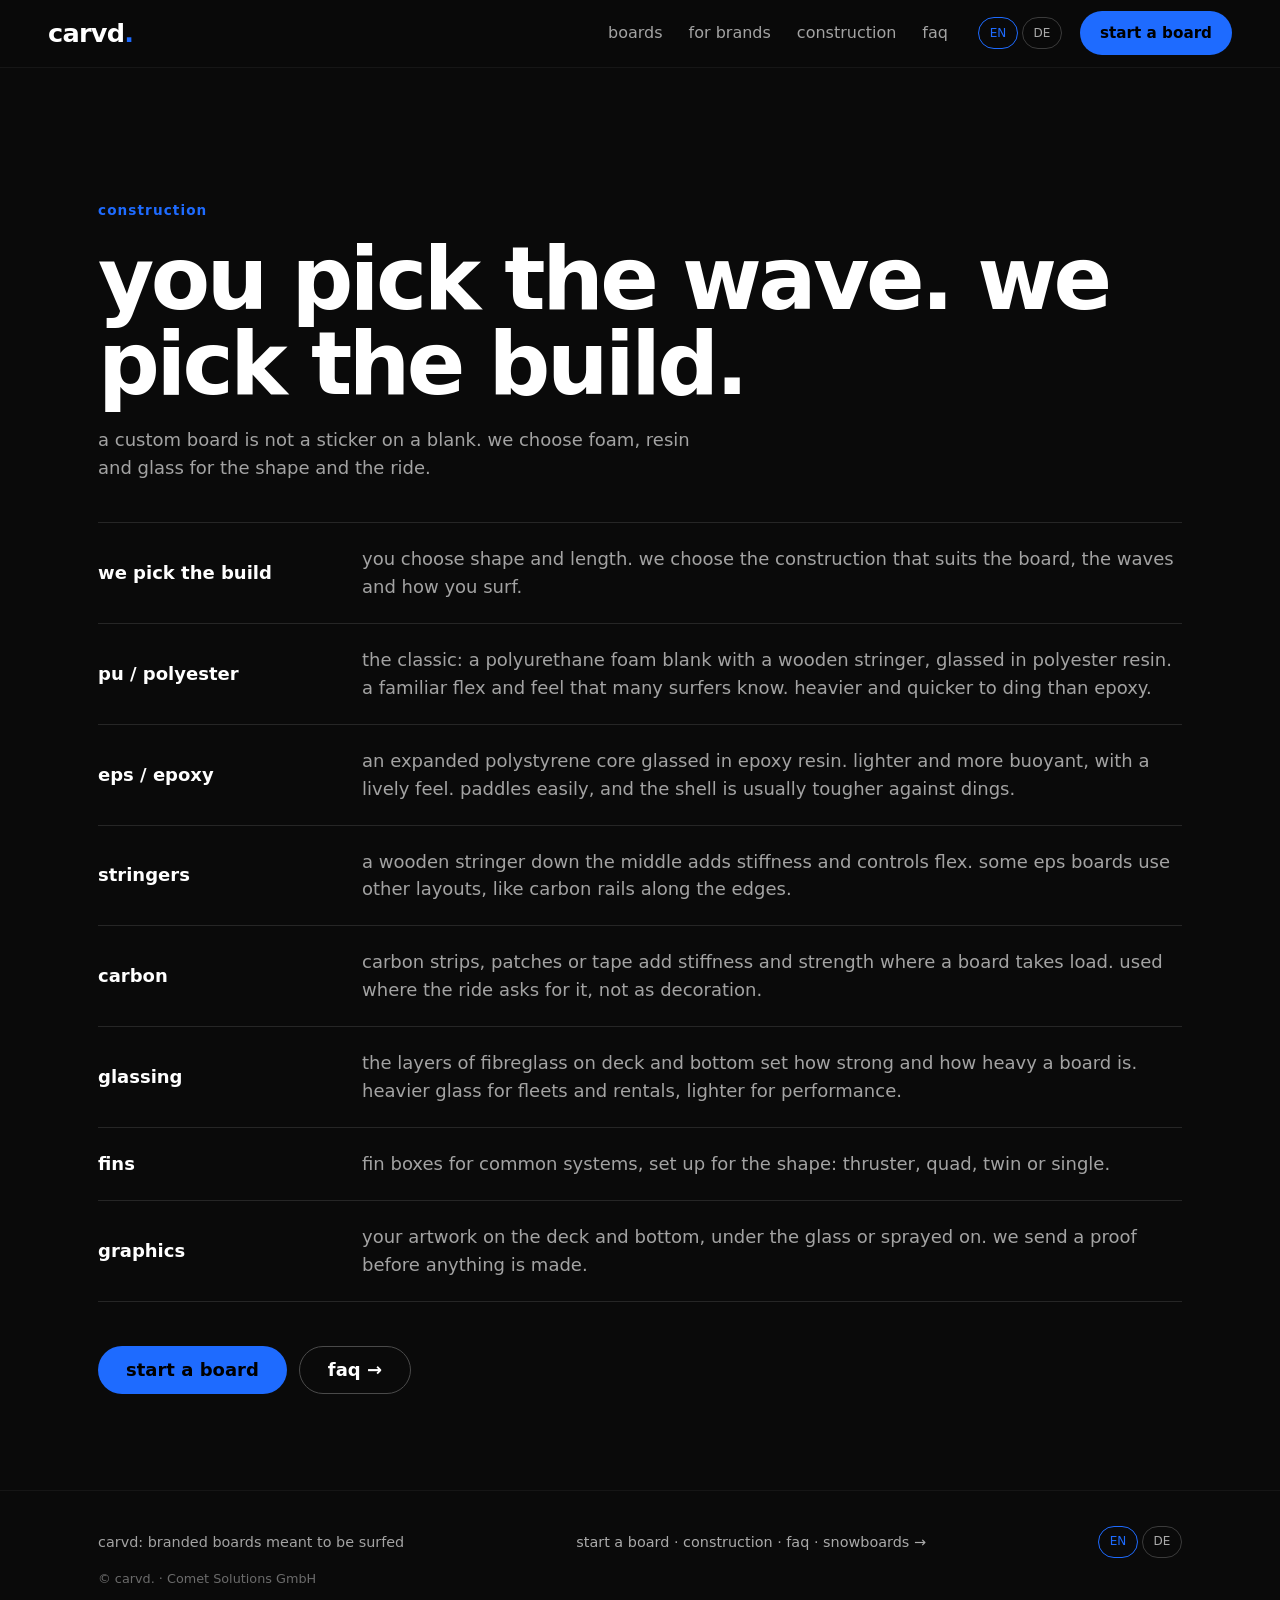
==== construction/index.html @ 9672e566 "fix closing cta markup; add folder routes" ====
<!doctype html><html lang="en"><head>
<meta charset="utf-8"><meta name="viewport" content="width=device-width,initial-scale=1">
<meta name="robots" content="noindex,nofollow">
<title>construction — carvd. surf</title><meta name="description" content="how carvd surfboards are built.">
<meta name="theme-color" content="#0a0a0a"><link rel="icon" href="/mark.svg" type="image/svg+xml">
<link rel="stylesheet" href="/css/carvd.css">
</head><body class="oa oa-home">
<a href="#main" class="skip" data-i18n="skip">skip to content</a>
<header class="hdr">
  <a href="/" class="logo" aria-label="carvd. home">carvd<span>.</span></a>
  <div class="hdr-r">
    <nav class="desk" aria-label="primary">
      <a href="/#surf" data-i18n="nav_boards">boards</a>
      <a href="/#brands" data-i18n="nav_brands">for brands</a>
      <a href="/construction.html" data-i18n="nav_construct">construction</a>
      <a href="/faq.html" data-i18n="nav_faq">faq</a>
    </nav>
    <div class="lang" role="group" aria-label="language"><button type="button" data-lang="en" aria-pressed="true">EN</button><button type="button" data-lang="de" aria-pressed="false">DE</button></div>
    <a class="pill solid hdr-start" href="/start.html" data-i18n="nav_start">start a board</a>
    <button class="burger" aria-label="open menu" aria-expanded="false" aria-controls="mmenu"><span></span><span></span></button>
  </div>
</header>
<div id="mmenu" class="mmenu" role="dialog" aria-modal="true" aria-label="menu" hidden>
  <nav class="mlinks">
    <a href="/" data-i18n="nav_home">home</a>
    <a href="/#surf" data-i18n="nav_boards">boards</a>
    <a href="/#brands" data-i18n="nav_brands">for brands</a>
    <a href="/construction.html" data-i18n="nav_construct">construction</a>
    <a href="/faq.html" data-i18n="nav_faq">faq</a>
    <a href="/start.html" class="btn prim" data-i18n="nav_start">start a board</a>
  </nav>
  <p class="mfoot">carvd.</p>
</div>
<main id="main">
<div class="wrap">
<div class="page-head"><p class="eyebrow" data-i18n="con_k">construction</p><h1 data-i18n="con_h1">you pick the wave. we pick the build.</h1><p class="mute" data-i18n="con_lede">a custom board is not a sticker on a blank. we choose foam, resin and glass for the shape and the ride.</p></div>
<div class="list">
<div class="row"><b data-i18n="c_pick_h">we pick the build</b><span data-i18n="c_pick_p">you choose shape and length. we choose the construction that suits the board, the waves and how you surf.</span></div>
<div class="row"><b data-i18n="c_pu_h">pu / polyester</b><span data-i18n="c_pu_p">the classic: a polyurethane foam blank with a wooden stringer, glassed in polyester resin. a familiar flex and feel that many surfers know. heavier and quicker to ding than epoxy.</span></div>
<div class="row"><b data-i18n="c_eps_h">eps / epoxy</b><span data-i18n="c_eps_p">an expanded polystyrene core glassed in epoxy resin. lighter and more buoyant, with a lively feel. paddles easily, and the shell is usually tougher against dings.</span></div>
<div class="row"><b data-i18n="c_str_h">stringers</b><span data-i18n="c_str_p">a wooden stringer down the middle adds stiffness and controls flex. some eps boards use other layouts, like carbon rails along the edges.</span></div>
<div class="row"><b data-i18n="c_carb_h">carbon</b><span data-i18n="c_carb_p">carbon strips, patches or tape add stiffness and strength where a board takes load. used where the ride asks for it, not as decoration.</span></div>
<div class="row"><b data-i18n="c_glass_h">glassing</b><span data-i18n="c_glass_p">the layers of fibreglass on deck and bottom set how strong and how heavy a board is. heavier glass for fleets and rentals, lighter for performance.</span></div>
<div class="row"><b data-i18n="c_fins_h">fins</b><span data-i18n="c_fins_p">fin boxes for common systems, set up for the shape: thruster, quad, twin or single.</span></div>
<div class="row"><b data-i18n="c_art_h">graphics</b><span data-i18n="c_art_p">your artwork on the deck and bottom, under the glass or sprayed on. we send a proof before anything is made.</span></div>
</div>
<div class="btns pagebtns"><a class="pill solid" href="/start.html" data-i18n="nav_start">start a board</a><a class="pill ghost" href="/faq.html" data-i18n="faq_more">faq →</a></div>
</div>
</main>
<footer class="afoot">
  <div class="wrap">
    <span class="catch" data-i18n="catch">carvd: branded boards meant to be surfed</span>
    <span class="flinks"><a href="/start.html" data-i18n="nav_start">start a board</a> · <a href="/construction.html" data-i18n="nav_construct">construction</a> · <a href="/faq.html" data-i18n="nav_faq">faq</a> · <a href="https://www.carvdboards.com/" data-i18n="snow_link">snowboards →</a></span>
    <div class="lang foot-lang" role="group" aria-label="language"><button type="button" data-lang="en" aria-pressed="true">EN</button><button type="button" data-lang="de" aria-pressed="false">DE</button></div>
  </div>
  <div class="wrap legal">© carvd. · Comet Solutions GmbH</div>
</footer>
<script src="/js/carvd.js"></script>
</body></html>
---- css/carvd.css ----
@import url("https://fonts.googleapis.com/css2?family=Epilogue:wght@500&family=Poppins:wght@400&display=swap");





:root{--carvd-primary:#1E6BFF;--carvd-bg:#0a0a0a}
:root{--accent:var(--carvd-primary);--accent-dark:color-mix(in srgb,var(--carvd-primary) 75%,#000);--accent-light:color-mix(in srgb,var(--carvd-primary) 65%,#fff);--on-accent:color-mix(in srgb,var(--carvd-primary) 10%,#000);--bg:var(--carvd-bg);--text:#dcdcdc;--muted:#888;--card:color-mix(in srgb,var(--carvd-bg),#fff 10%)}
*{box-sizing:border-box;margin:0;padding:0}
html,body{overflow-x:clip}
body{background:var(--bg);color:var(--text);font:400 16px/24px Poppins,sans-serif;-webkit-font-smoothing:antialiased}
a{color:inherit;text-decoration:none}img{display:block;max-width:100%}
h1,h2,h3{font-family:Epilogue,sans-serif;font-weight:500;letter-spacing:-.02em;color:#fff}
h1{font-size:clamp(36px,5vw,64px);line-height:1.08}
h2{font-size:clamp(28px,3.5vw,44px);line-height:1.12}
h3{font-size:clamp(22px,2.5vw,32px);line-height:1.18;margin-bottom:16px}
p+p{margin-top:14px}
.accent,.y{color:var(--carvd-primary)}.up{letter-spacing:.08em}
.tiny,.kicker{font-size:12px;letter-spacing:.08em;color:var(--carvd-primary);margin-bottom:12px}
.lede{max-width:540px;color:#c8c8c8;font-size:17px;line-height:1.55}
.inline{color:var(--carvd-primary)}.inline:hover{text-decoration:underline}

/* Header */
.hdr{position:absolute;top:0;left:0;right:0;height:100px;display:flex;justify-content:space-between;align-items:center;padding:0 40px;z-index:5}
.logo{font-family:Epilogue;font-size:36px;letter-spacing:-.03em;color:#fff}
.hdr-r{display:flex;align-items:center;gap:18px}
nav a{margin-left:22px;color:#fff;font-size:14px}
nav a[aria-current="page"]{color:var(--carvd-primary)}
.lang{display:flex;gap:4px}
.lang button{background:transparent;border:1px solid color-mix(in srgb,var(--carvd-bg),#fff 20%);color:#aaa;font:inherit;font-size:12px;padding:4px 8px;border-radius:999px;cursor:pointer}
.lang button[aria-pressed="true"]{border-color:var(--carvd-primary);color:var(--carvd-primary)}
.hdr-cta{display:none}

/* Glow */
[class*=glow]{position:relative}
[class*=glow]::before{content:"";position:absolute;width:640px;height:640px;border-radius:50%;background:radial-gradient(circle,color-mix(in srgb,var(--carvd-primary) 75%,transparent),color-mix(in srgb,var(--carvd-primary) 0%,transparent) 65%);pointer-events:none;z-index:0}
.glow-tl::before{left:-330px;top:-330px}.glow-l::before{left:-400px;top:50%;transform:translateY(-50%)}.glow-r::before{right:-400px;top:50%;transform:translateY(-50%)}

/* Buttons */
.btns{display:flex;gap:10px;margin-top:36px;flex-wrap:wrap}
.btn{display:inline-flex;align-items:center;justify-content:center;min-width:180px;height:56px;padding:0 28px;border-radius:300px;font-size:15px;border:1px solid transparent;cursor:pointer;font-family:Poppins}
.prim{background:var(--carvd-primary);color:var(--on-accent)}.sec{border-color:#dcdcdc;color:#dcdcdc}.dark{background:var(--carvd-bg);color:var(--carvd-primary)}

/* Brand hero (YB-style landing) */
.hero{min-height:100vh;display:grid;grid-template-columns:1fr 1fr;align-items:center;padding:140px 40px 80px;position:relative;gap:32px}
.hero-l,.hero-r{position:relative;z-index:1}
.hero-l{max-width:560px}
.hero h1{margin-bottom:14px}
.hero .lede{margin-top:8px}
.hero-r{display:flex;justify-content:center;align-items:center;isolation:isolate}
.hero-r .float{position:relative;display:inline-block}
.hero-r .float::before{content:"";position:absolute;left:50%;top:50%;width:min(1100px,170vw);height:min(1100px,170vw);transform:translate(-50%,-50%);border-radius:50%;
 background:radial-gradient(circle,color-mix(in srgb,var(--carvd-primary) 65%,transparent) 0%,color-mix(in srgb,var(--carvd-primary) 26%,transparent) 40%,rgba(0,0,0,0) 68%);z-index:-1;pointer-events:none}
.hero-r img.hero-img{width:min(480px,42vw);height:auto;max-height:70vh;object-fit:cover;border-radius:16px;position:relative;
 filter:drop-shadow(0 28px 36px rgba(0,0,0,.75))}
.boards-sec{padding:80px 40px 100px}
.boards-sec .wrap{max-width:1100px}
.boards-sec .sec-head{margin-bottom:28px;max-width:560px}
.doors{display:grid;grid-template-columns:1fr 1fr;gap:20px;position:relative;z-index:1;max-width:1100px}
.door{position:relative;border-radius:16px;overflow:hidden;min-height:320px;display:flex;flex-direction:column;justify-content:flex-end;padding:28px;isolation:isolate;border:1px solid color-mix(in srgb,var(--carvd-bg),#fff 10%);transition:border-color .3s ease,transform .3s ease}
.door img{position:absolute;inset:0;width:100%;height:100%;object-fit:cover;z-index:-1;opacity:.75;transition:opacity .3s ease,transform .5s ease}
.door::after{content:"";position:absolute;inset:0;z-index:-1;background:linear-gradient(180deg,transparent 30%,rgba(0,0,0,.85) 100%)}
.door:hover{border-color:var(--carvd-primary);transform:translateY(-2px)}
.door:hover img{opacity:.9;transform:scale(1.03)}
.door h2{font-size:36px;margin:0 0 4px}.door p{color:#ccc;margin:0}
.door-go{margin-top:16px;color:var(--carvd-primary);font-size:14px}
.whisper{margin-top:28px;position:relative;z-index:1;font-size:14px;color:#888}
.whisper a{color:#aaa;border-bottom:1px solid color-mix(in srgb,var(--carvd-bg),#fff 20%)}.whisper a:hover{color:var(--carvd-primary);border-color:var(--carvd-primary)}

/* Page hero */
.page-hero{padding:160px 40px 60px;position:relative}
.page-hero.with-photo{min-height:70vh;display:flex;align-items:flex-end;padding-bottom:80px;overflow:hidden}
.page-hero.with-photo .hero-bg{position:absolute;inset:0;width:100%;height:100%;object-fit:cover;opacity:.45;z-index:0}
.page-hero.with-photo::after{content:"";position:absolute;inset:0;background:linear-gradient(180deg,rgba(0,0,0,.35) 0%,rgba(0,0,0,.85) 100%);z-index:0}
.page-hero .hero-inner{position:relative;z-index:1;max-width:720px}
.page-hero .btns{margin-top:28px}

/* Sections */
.section{padding:80px 40px;position:relative}
.section.band{background:color-mix(in srgb,var(--carvd-bg),#fff 3%)}
.wrap{max-width:1100px;margin:0 auto;position:relative;z-index:1}
.row{display:grid;grid-template-columns:1fr 1fr;align-items:center;gap:48px;padding:80px 40px;max-width:1200px;margin:0 auto}
.row .pic,.row .txt{position:relative;z-index:1}
.row .pic img{width:100%;max-width:420px;border-radius:16px;object-fit:cover}
.row.rev .pic{order:2}
.row .txt{max-width:480px}

/* Cards / grids */
.cards{display:grid;grid-template-columns:repeat(auto-fit,minmax(220px,1fr));gap:16px}
.card-item{background:var(--card);border-radius:14px;padding:24px;border:1px solid color-mix(in srgb,var(--carvd-bg),#fff 12%)}
.card-item h3{font-size:20px;margin-bottom:8px;color:#fff}
.card-item p{color:#bdbdbd;font-size:14px;line-height:1.5;margin:0}

.shapes{display:grid;grid-template-columns:repeat(auto-fit,minmax(180px,1fr));gap:14px}
.shape{background:var(--card);border-radius:14px;padding:22px;border:1px solid color-mix(in srgb,var(--carvd-bg),#fff 12%);text-align:left}
.shape img{height:80px;width:auto;margin-bottom:14px;filter:brightness(0) invert(1) opacity(.85)}
.shape h3{font-size:18px;margin-bottom:6px}.shape p{font-size:13px;color:#aaa;margin:0}

.matter-list{list-style:none;display:grid;gap:14px;max-width:720px}
.matter-list li{padding:16px 0;border-bottom:1px solid color-mix(in srgb,var(--carvd-bg),#fff 10%)}
.matter-list strong{display:block;font-family:Epilogue;color:#fff;margin-bottom:4px}
.matter-list span{color:#b0b0b0;font-size:14px;line-height:1.5}

.process{list-style:none;display:grid;gap:20px;max-width:720px}
.process li{display:grid;grid-template-columns:56px 1fr;gap:16px;align-items:start}
.process .n{font-family:Epilogue;font-size:22px;color:var(--carvd-primary)}
.process h3{margin-bottom:4px;font-size:20px}
.process p{color:#b0b0b0;margin:0;font-size:14px}

/* Orange card (YB yellow-card equiv) */
.cardsec{padding:120px 40px 80px}
.tcard{max-width:900px;margin:0 auto;background:var(--carvd-primary);border-radius:16px;color:var(--on-accent);text-align:center;padding:48px 32px}
.tcard .up{font-size:13px;letter-spacing:.1em;margin-bottom:8px}
.tcard h2{color:var(--on-accent);margin:0 0 28px}
.tcard .btn.dark{background:var(--on-accent);color:var(--carvd-primary)}

/* Quote / about */
.quote{text-align:center;padding:96px 40px;max-width:720px;margin:0 auto}
.quote h2{margin:12px 0 24px}
.two{display:grid;grid-template-columns:1fr 1fr;gap:40px;margin-top:32px;text-align:left}
.two .who{font-family:Epilogue;font-size:20px;color:#fff;margin-bottom:10px;line-height:1.3}
.two p{color:#b8b8b8;font-size:14px}

/* FAQ */
.faq-block{margin-bottom:48px}
.faq-block h2{font-size:24px;margin-bottom:18px;color:var(--carvd-primary)}
.faq{display:grid;gap:0}
.faq dt{font-family:Epilogue;font-size:18px;color:#fff;padding:18px 0 6px;border-top:1px solid color-mix(in srgb,var(--carvd-bg),#fff 10%)}
.faq dd{color:#b0b0b0;font-size:15px;line-height:1.55;padding:0 0 18px;margin:0}

/* Form */
.contact{padding:100px 40px 120px;max-width:640px;margin:0 auto}
.contact h1,.contact h2{margin-bottom:12px}
.contact .lede{margin-bottom:28px}
form{display:grid;gap:10px;margin-bottom:16px}
label.fl{font-size:12px;color:#888;margin-top:6px}
input,select,textarea{background:color-mix(in srgb,var(--carvd-bg),#fff 10%);border:1px solid color-mix(in srgb,var(--carvd-bg),#fff 16%);color:#dcdcdc;padding:14px 16px;font:inherit;border-radius:8px;width:100%}
input:focus,select:focus,textarea:focus{outline:none;border-color:var(--carvd-primary)}
select{appearance:none;background-image:linear-gradient(45deg,transparent 50%,var(--carvd-primary) 50%),linear-gradient(135deg,var(--carvd-primary) 50%,transparent 50%);background-position:calc(100% - 20px) 50%,calc(100% - 14px) 50%;background-size:6px 6px,6px 6px;background-repeat:no-repeat}
.choices{display:flex;flex-wrap:wrap;gap:8px}
.choice{display:inline-flex;align-items:center;gap:8px;padding:10px 16px;border:1px solid color-mix(in srgb,var(--carvd-bg),#fff 16%);border-radius:999px;cursor:pointer;font-size:14px;background:color-mix(in srgb,var(--carvd-bg),#fff 7%)}
.choice:has(input:checked){border-color:var(--carvd-primary);color:var(--carvd-primary)}
.choice input{width:auto;accent-color:var(--carvd-primary)}
form .btn{width:100%;margin-top:8px;border:0}

/* Legal */
.legal{max-width:720px;margin:0 auto;padding:140px 24px 80px}
.legal h1{font-size:42px;line-height:1.15;margin:0 0 12px}
.legal .lead{color:#aaa;margin:0 0 36px;font-size:15px}
.legal h2{font-size:22px;margin:36px 0 10px}
.legal p,.legal li{color:#c8c8c8;font-size:15px;line-height:1.65;margin:0 0 10px}
.legal ul{margin:0 0 10px;padding-left:1.2em}
.legal a{color:var(--carvd-primary)}.legal a:hover{text-decoration:underline}
.legal .back{display:inline-block;margin-bottom:28px;font-size:14px;color:#aaa}
.legal .back:hover{color:#fff}

/* Footer */
footer{padding:40px;font-size:13px;color:var(--muted);border-top:1px solid color-mix(in srgb,var(--carvd-bg),#fff 7%)}
footer a{color:#aaa}footer a:hover{color:var(--carvd-primary)}
.foot-links{margin-top:10px;display:flex;flex-wrap:wrap;gap:14px;font-size:12px}
.foot-brand{margin-bottom:6px}

/* CTA band */
.cta-band{display:flex;justify-content:space-between;align-items:center;gap:24px;flex-wrap:wrap;padding:48px 0}
.cta-band .lede{margin-top:8px}

/* Photo band */
.photo-band{margin:0;padding:0 40px 40px}
.photo-band img{width:100%;max-width:1100px;margin:0 auto;border-radius:16px;object-fit:cover;max-height:480px}

/* Soft halo behind dark product images */
.halo{position:relative;isolation:isolate}
.halo::before{content:"";position:absolute;left:50%;top:50%;width:120%;height:120%;transform:translate(-50%,-50%);border-radius:50%;
 background:radial-gradient(circle,color-mix(in srgb,var(--carvd-primary) 45%,transparent) 0%,color-mix(in srgb,var(--carvd-primary) 18%,transparent) 40%,rgba(0,0,0,0) 70%);z-index:-1;pointer-events:none}

/* Reveal */
.rv{opacity:0;transform:translateY(36px);transition:opacity .9s cubic-bezier(.2,.7,.2,1),transform .9s cubic-bezier(.2,.7,.2,1);transition-delay:var(--d,0s)}
.rv.img{transform:scale(.94) translateY(24px)}
.rv.on{opacity:1;transform:none}
@media(prefers-reduced-motion:reduce){.rv,.rv.img{opacity:1!important;transform:none!important;transition:none!important}}
html{scroll-behavior:smooth}@media(prefers-reduced-motion:reduce){html{scroll-behavior:auto}}

/* Burger / mobile menu */
.burger,.mmenu{display:none}
@media(max-width:900px){
.hdr{height:80px;padding:0 20px}
nav.desk{display:none}
.logo{font-size:28px}
.burger{display:flex;flex-direction:column;gap:7px;background:none;border:0;padding:12px;cursor:pointer;z-index:61;position:relative}
.burger span{display:block;width:28px;height:2px;background:#fff;transition:transform .45s cubic-bezier(.65,0,.35,1),background-color .45s ease;transform-origin:center}
.burger[aria-expanded="true"] span{background:var(--carvd-primary)}
.burger[aria-expanded="true"] span:first-child{transform:translateY(4.5px) rotate(45deg)}
.burger[aria-expanded="true"] span:last-child{transform:translateY(-4.5px) rotate(-45deg)}
.mmenu{display:flex;position:fixed;inset:0;z-index:50;background:var(--carvd-bg);flex-direction:column;justify-content:center;padding:0 28px;opacity:0;transform:translateY(-16px);transition:opacity .3s ease,transform .3s ease;overflow:hidden}
.mmenu::before{content:"";position:absolute;width:520px;height:520px;left:-260px;top:-260px;border-radius:50%;background:radial-gradient(circle,color-mix(in srgb,var(--carvd-primary) 75%,transparent),color-mix(in srgb,var(--carvd-primary) 0%,transparent) 65%)}
.mmenu[hidden]{display:none}.mmenu.open{opacity:1;transform:none}
.mlinks{display:flex;flex-direction:column;gap:18px;position:relative}
.mlinks a{font-family:Epilogue;font-size:34px;letter-spacing:-.02em;color:#fff}
.mlinks a.btn{font-family:Poppins;font-size:15px;width:220px;height:56px;margin-top:16px;color:var(--on-accent)}
.mfoot{position:absolute;bottom:30px;left:28px;font-size:13px;color:#888}
body.lock{overflow:hidden;touch-action:none}
body.lock .hdr{z-index:60}
.hero{grid-template-columns:1fr;padding:120px 20px 60px;min-height:auto;gap:40px}
.hero-r{order:-1}.hero-r img.hero-img{width:100%;max-width:360px;max-height:420px}
.boards-sec{padding:60px 20px 80px}
.doors{grid-template-columns:1fr}.door{min-height:240px}
.row,.row.rev{grid-template-columns:1fr;padding:60px 20px}.row.rev .pic{order:-1}
.section,.page-hero,.hero-home,.cardsec,.contact,.photo-band{padding-left:20px;padding-right:20px}
.page-hero{padding-top:120px}.hero-home{padding-top:120px}
.two{grid-template-columns:1fr;gap:24px}
.cta-band{flex-direction:column;align-items:flex-start}
footer{padding:30px 20px}
}
@media(prefers-reduced-motion:reduce){.burger span,.mmenu{transition:none}}
@media(min-width:901px){
.hdr-cta{display:inline-flex;min-width:auto;height:44px;padding:0 20px;font-size:13px}
}
/* partners dropdown */
.pdd{position:relative;display:inline-block;margin-left:22px}
.ptog{background:none;border:0;padding:0;color:#fff;font:inherit;font-size:14px;cursor:pointer;display:inline-flex;align-items:center;gap:7px}
.ptog i{width:6px;height:6px;border-right:1.5px solid currentColor;border-bottom:1.5px solid currentColor;transform:translateY(-2px) rotate(45deg);transition:transform .35s cubic-bezier(.2,.7,.2,1)}
.open>.ptog i{transform:translateY(1px) rotate(-135deg)}
.ptog:hover,.open>.ptog,.pdd:has([aria-current]) .ptog{color:var(--carvd-primary)}
.ptog:focus-visible{outline:2px solid var(--carvd-primary);outline-offset:4px;border-radius:4px}
.pdd .plist{position:absolute;top:calc(100% + 14px);left:50%;min-width:190px;padding:8px;background:color-mix(in srgb,var(--carvd-bg),#fff 5%);border:1px solid color-mix(in srgb,var(--carvd-bg),#fff 13%);border-radius:14px;box-shadow:0 18px 40px rgba(0,0,0,.5);opacity:0;visibility:hidden;transform:translate(-50%,-8px);transition:opacity .3s cubic-bezier(.2,.7,.2,1),transform .3s cubic-bezier(.2,.7,.2,1),visibility 0s .3s;z-index:70}
.pdd .plist::before{content:"";position:absolute;left:0;right:0;top:-14px;height:14px}
.pdd.open .plist{opacity:1;visibility:visible;transform:translate(-50%,0);transition-delay:0s}
.pdd .plist a{display:block;margin:0;padding:10px 14px;border-radius:9px;white-space:nowrap;font-size:14px}
.pdd .plist a:hover,.pdd .plist a:focus-visible{background:color-mix(in srgb,var(--carvd-primary) 12%,transparent);color:var(--carvd-primary);outline:0}
.mpdd .ptog{font-family:Epilogue;font-size:34px;letter-spacing:-.02em;gap:14px}
.mpdd .ptog i{width:11px;height:11px;border-width:2.5px}
.mpdd .plist{display:grid;grid-template-rows:0fr;opacity:0;transition:grid-template-rows .4s cubic-bezier(.2,.7,.2,1),opacity .3s ease}
.mpdd .plist>a{overflow:hidden;min-height:0}
.mpdd.open .plist{grid-template-rows:1fr;opacity:1}
.mlinks .mpdd .plist a{font-size:22px;color:var(--muted);padding:10px 0 0 4px;display:block}
.mlinks .mpdd .plist a[aria-current]{color:var(--carvd-primary)}
.fpart{display:contents}
@media(max-width:900px){.hdr-cta{display:none!important}}
@media(prefers-reduced-motion:reduce){.plist,.ptog i{transition:none!important}}
.mlinks .mpdd{margin-left:22px}.mlinks .mpdd .plist a{margin-left:0}
.doors.one{grid-template-columns:1fr;max-width:760px;margin:0 auto}

/* one-page */
html{scroll-behavior:smooth}
main>section[id],main>section.page-hero{scroll-margin-top:80px}
.start-row{display:flex;justify-content:flex-start;margin:32px 0 8px}
.start-btn{font-size:1.15rem;padding:18px 44px}
/* carvd orbit: slow drift of the orange glows (vars set by carvd.js) */
[class*=glow]::before,.hero-r .float::before,.halo::before,.mmenu::before{translate:var(--ox,0px) var(--oy,0px)}

/* hero: hand-drawn design note (overlay, not baked into the picture) */
.hero-r .float .design-note{position:absolute;left:62%;top:9%;width:170px;display:flex;flex-direction:column;align-items:flex-start;color:var(--carvd-primary);pointer-events:none;transform:rotate(-5deg);z-index:2}
.design-note .dn-text{font-family:'Epilogue',sans-serif;font-weight:500;font-size:15px;line-height:1.15;letter-spacing:.01em;text-transform:lowercase;margin-left:46px}
.design-note .dn-arrow{width:96px;height:72px;margin-top:2px;fill:none;stroke:currentColor;stroke-width:2.2;stroke-linecap:round;stroke-linejoin:round;overflow:visible}
@media(max-width:900px){.hero-r .float .design-note{left:58%;top:4%;width:128px}.design-note .dn-text{font-size:13px;margin-left:30px}.design-note .dn-arrow{width:70px;height:53px}}

/*sb-anim*/html{--carvd-anim:'{"on":false,"stops":["#1E6BFF","#1E6BFF","#1E6BFF","#1E6BFF","#1E6BFF","#1E6BFF","#1E6BFF","#1E6BFF","#1E6BFF","#1E6BFF","#1E6BFF","#1E6BFF"],"hold":0,"speed":2}'}
/* index anchor heroes (construction/about/faq): align inner with .wrap content container */
main>section.page-hero[id] .hero-inner{margin-left:max(0px,calc((100% - 1100px)/2))}

/* 3scroll: compact homepage (2026-11-04) */
.section.tight{padding:44px 40px}
.section.tight h2{font-size:clamp(26px,2.8vw,36px)}
.section.tight .sec-head{margin-bottom:20px;max-width:760px}
.section.tight .sec-head .lede{max-width:760px}
.section.tight .sec-head .lede{margin-top:10px;font-size:16px}
.section.tight .sec-head .lede+.lede{margin-top:4px}
.mini4{display:grid;grid-template-columns:repeat(4,1fr);gap:12px}
.cards.mini4 .card-item{padding:18px}
.cards.mini4 .card-item h3{font-size:17px;margin-bottom:6px}
.cards.mini4 .card-item p{font-size:13px}
.sub-h{font-family:Epilogue;color:#fff;font-size:17px;margin:20px 0 10px}
.shapes.mini4 .shape{display:flex;gap:12px;align-items:center;padding:14px 16px}
.shapes.mini4 .shape img{height:56px;margin:0;flex:none}
.shapes.mini4 .shape h3{font-size:16px;margin-bottom:2px}
.steps5{display:grid;grid-template-columns:repeat(5,1fr);gap:16px;max-width:none}
.steps5 li{display:block}
.steps5 .n{display:block;font-size:18px;margin-bottom:6px}
.steps5 h3{font-size:17px}
.steps5 p{font-size:13px;line-height:1.45}
.facts{display:grid;grid-template-columns:repeat(3,1fr);gap:12px;margin-top:18px}
.facts>div{border-top:1px solid color-mix(in srgb,var(--carvd-bg),#fff 14%);padding-top:12px}
.facts dt{font-family:Epilogue;color:var(--carvd-primary);font-size:15px;margin-bottom:4px}
.facts dd{margin:0;color:#b8b8b8;font-size:13px;line-height:1.5}
.spec-grid{grid-template-columns:repeat(5,1fr);gap:0 20px;max-width:none}
.spec-grid li{padding:12px 0}
.spec-grid strong{font-size:15px;margin-bottom:2px}
.spec-grid span{font-size:13px;line-height:1.45}
.about-start{display:grid;grid-template-columns:1.3fr 1fr;gap:40px;align-items:center}
.about-txt .h2s{font-size:clamp(22px,2.4vw,30px);margin:0 0 14px}
.about-txt>p{color:#c8c8c8;font-size:15px;line-height:1.55;margin:0 0 8px;max-width:560px}
.who-rows{margin-top:18px;gap:24px}
.who-rows .who{font-size:16px;margin-bottom:4px}
.who-rows p{font-size:13px;margin:0}
.about-start .tcard{margin:0;padding:36px 28px;scroll-margin-top:80px}
.about-start .tcard h2{margin:0 0 12px}
.about-start .tcard .tp{margin:0 0 22px;color:var(--on-accent)}
.faq-grid{display:grid;grid-template-columns:repeat(2,1fr);gap:8px 40px}
.faq-grid .faq-block{margin:0 0 16px}
.faq-grid .faq-block h3{font-size:16px;color:var(--carvd-primary);margin:0 0 4px}
.qa{border-top:1px solid color-mix(in srgb,var(--carvd-bg),#fff 10%)}
.qa summary{list-style:none;cursor:pointer;font-family:Epilogue;color:#fff;font-size:16px;padding:11px 28px 11px 0;position:relative}
.qa summary::-webkit-details-marker{display:none}
.qa summary::after{content:"+";position:absolute;right:4px;top:8px;color:var(--carvd-primary);font-size:20px;transition:transform .2s}
.qa[open] summary::after{transform:rotate(45deg)}
.qa p{color:#b0b0b0;font-size:14px;line-height:1.55;margin:0 0 12px}
footer .foot-row{display:flex;align-items:center;justify-content:space-between;gap:20px;flex-wrap:wrap}
footer .foot-links{margin:0;font-size:13px;gap:18px}
footer .foot-brand{margin:14px 0 0}
@media(max-width:900px){
.section.tight{padding:36px 20px}
.mini4,.spec-grid{grid-template-columns:repeat(2,1fr)}
.steps5{grid-template-columns:1fr;gap:10px}
.steps5 li{display:grid;grid-template-columns:34px 1fr;gap:8px}
.steps5 .n{font-size:15px;margin:2px 0 0}
.steps5 h3{font-size:16px;margin-bottom:2px}
.facts{grid-template-columns:1fr;gap:8px;margin-top:18px}
.about-start,.faq-grid{grid-template-columns:1fr;gap:20px}
.who-rows{grid-template-columns:1fr 1fr;gap:16px}
.cards.mini4 .card-item{padding:14px}
.shapes.mini4 .shape{flex-direction:column;align-items:flex-start;padding:12px}
.shapes.mini4 .shape img{height:44px}
.faq-grid{gap:0}
}
@media(max-width:480px){.cards.mini4 .card-item p{font-size:12.5px}}

/* lighter: airy homepage + faq/construct pages (2026-11-04) */
.section.airy{padding:72px 40px}
.section.airy h2{font-size:clamp(28px,3vw,40px)}
.section.airy .sec-head{margin-bottom:32px;max-width:620px}
.section.airy .sec-head .lede{margin-top:12px}
.split{display:grid;grid-template-columns:1fr 1fr;gap:56px;align-items:start}
.say h3{font-size:19px;margin:0 0 6px}
.say p{color:#c0c0c0;font-size:15px;line-height:1.55;margin:0 0 22px;max-width:440px}
.shapes.duo{display:grid;grid-template-columns:1fr 1fr;gap:14px}
.shapes.duo .shape{padding:18px}
.shapes.duo .shape img{height:64px;margin-bottom:10px}
.shapes.duo .shape h3{font-size:17px}
.steps-l{display:grid;gap:14px;margin-top:24px;max-width:480px}
.steps-l li{display:grid;grid-template-columns:36px 1fr;gap:10px}
.steps-l .n{font-size:16px;margin-top:2px}
.steps-l h3{font-size:17px;margin:0 0 2px}
.steps-l p{font-size:14px;line-height:1.5}
.facts.stack{grid-template-columns:1fr;gap:22px;margin-top:8px}
.facts.stack dt{font-size:17px}
.facts.stack dd{font-size:15px;max-width:420px}
.spec-few{gap:0;max-width:none}
.spec-few li{padding:14px 0}
.spec-few strong{font-size:16px}
.spec-few span{font-size:14px}
.sec-head .more{margin-top:18px;color:#aaa;font-size:15px}
.faq-hint{text-align:center;padding:36px 20px 44px}
.faq-hint a{font-family:Epilogue;font-size:20px;color:#fff}
.faq-hint a .u{color:var(--carvd-primary);border-bottom:1px solid var(--carvd-primary)}
.faq-hint a:hover .u{color:#fff}
.page-hero.slim{padding:150px 40px 24px}
.section.sub{padding:32px 40px 80px}
@media(max-width:900px){
.section.airy{padding:52px 20px}
.split{grid-template-columns:1fr;gap:28px}
.section.sub{padding:24px 20px 60px}
.page-hero.slim{padding:120px 20px 16px}
}

/* ===== option A (home, faq, construct) ===== */
body.oa{--acc:#1E6BFF;--fg:#fff;--mute:#a3a3a3;--line:#262626;--cardA:#121212;background:#0a0a0a;color:#fff;font-family:system-ui,-apple-system,"Segoe UI",sans-serif;font-size:clamp(1rem,.95rem + .25vw,1.125rem);line-height:1.55}
.oa .skip{position:absolute;left:-999px;top:8px;z-index:100;background:var(--acc);color:#000;padding:10px 18px;border-radius:99px}.oa .skip:focus{left:16px}
.oa :focus-visible{outline:2px solid var(--acc);outline-offset:3px;border-radius:4px}
.oa h1,.oa h2,.oa h3{font-family:inherit;color:#fff;font-weight:800}
.oa h1{font-size:clamp(2.6rem,1.4rem + 5vw,5.4rem);line-height:.98;letter-spacing:-.04em}
.oa h2{font-size:clamp(2rem,1.3rem + 2.6vw,3.4rem);line-height:1.02;letter-spacing:-.03em}
.oa h3{font-size:1.15rem;font-weight:700;margin-bottom:10px;letter-spacing:0}
.oa p+p{margin-top:0}
.oa .wrap{max-width:1180px;margin:0 auto;padding:0 clamp(20px,5vw,48px)}
.oa .hdr{position:sticky;top:0;height:68px;padding:0 clamp(20px,5vw,48px);background:rgba(10,10,10,.85);backdrop-filter:blur(8px);border-bottom:1px solid #161616;z-index:60}
.oa .logo{font-family:inherit;font-weight:800;font-size:1.6rem;min-height:44px;display:inline-flex;align-items:center}.oa .logo span{color:var(--acc)}
.oa nav.desk a{margin-left:0;color:var(--mute);font-size:1rem;padding:10px 12px;min-height:44px;display:inline-flex;align-items:center}
.oa nav.desk a:hover,.oa nav.desk a[aria-current="page"]{color:#fff}
.oa nav.desk{display:flex;gap:2px}
.oa .lang button{min-height:32px;min-width:40px}
.oa .lang button[aria-pressed="true"]{border-color:var(--acc);color:var(--acc)}
.oa .pill{display:inline-flex;align-items:center;justify-content:center;min-height:48px;padding:0 28px;border-radius:99px;font-weight:600;transition:transform .2s,background .2s,border-color .2s}
.oa .pill.solid{background:var(--acc);color:#000}.oa .pill.solid:hover{background:#ff6a2b}
.oa .pill.ghost{border:1px solid #4a4a4a;color:#fff}.oa .pill.ghost:hover{border-color:#fff}
.oa .pill:hover{transform:translateY(-1px)}
.oa .hdr-start{min-height:44px;padding:0 20px;font-size:.95rem}
.oa .btns{display:flex;gap:12px;flex-wrap:wrap}
.oa .acc{color:var(--acc)}.oa .mute{color:var(--mute)}
.oa .eyebrow{color:var(--acc);font-size:.85rem;font-weight:600;letter-spacing:.08em;margin-bottom:16px}
.oa main section{padding:clamp(56px,6vw,88px) 0}
.oa .ahero{min-height:min(calc(100vh - 68px),720px);display:flex;align-items:center;padding:48px 0}
.oa .ahero .wrap{display:grid;grid-template-columns:1.3fr .7fr;gap:48px;align-items:center;width:100%}
.oa .ahero p{max-width:32ch;margin:24px 0 36px;font-size:clamp(1.05rem,1rem + .4vw,1.3rem)}
.oa .board-stage{display:flex;justify-content:center;align-items:center;position:relative}
.oa .board-stage::before{content:"";position:absolute;inset:15% 25%;background:radial-gradient(closest-side,rgba(30,107,255,.14),transparent);filter:blur(20px)}
.oa .board{position:relative;display:block;height:clamp(420px,40vw,580px);width:auto;max-width:none;transform:rotate(10deg)}
.oa .split{display:grid;grid-template-columns:1fr 1fr;gap:48px;align-items:end;margin-bottom:40px}
.oa .grid3{display:grid;grid-template-columns:repeat(3,1fr);gap:20px}
.oa .card{background:var(--cardA);border:1px solid var(--line);border-radius:20px;padding:30px 28px}
.oa .card p{color:var(--mute)}
.oa .alt{background:#060606;border-top:1px solid #161616;border-bottom:1px solid #161616}
.oa #brands{position:relative}.oa .anchor{position:absolute;top:-68px}
.oa .specs{display:grid;grid-template-columns:repeat(4,1fr);gap:0 20px;border-top:1px solid var(--line);margin-bottom:36px}
.oa .specs div{padding:22px 0 0}.oa .specs b{display:block;color:var(--acc);font-weight:600;margin-bottom:6px}.oa .specs span{color:var(--mute)}
.oa .cta{text-align:center}.oa .cta p{margin:20px auto 32px;max-width:40ch}.oa .cta .btns{justify-content:center}
.oa .faqlink{display:inline-flex;align-items:center;gap:10px;margin-top:40px;font-size:1.25rem;min-height:44px}.oa .faqlink b{color:var(--acc)}.oa .faqlink:hover b{text-decoration:underline}
.oa .afoot{border-top:1px solid #161616;padding:28px 0;color:var(--mute);font-size:.9rem}
.oa .afoot .wrap{display:flex;justify-content:space-between;align-items:center;gap:12px 24px;flex-wrap:wrap}
.oa .afoot a{display:inline-block;padding:12px 0}.oa .afoot a:hover{color:#fff}
.oa .afoot .legal{font-size:.8rem;color:#6b6b6b;margin-top:4px}
.oa .page-head{padding:clamp(64px,9vw,112px) 0 40px}.oa .page-head p{max-width:52ch;margin-top:20px}
.oa .list{border-top:1px solid var(--line);margin-bottom:44px}
.oa .list .row{display:grid;grid-template-columns:240px 1fr;gap:24px;padding:22px 0;border-bottom:1px solid var(--line)}
.oa .list .row b{font-weight:600}.oa .list .row span{color:var(--mute)}
.oa .list a,.oa .inline{color:var(--acc)}
.oa .grp{font-size:.85rem;letter-spacing:.08em;color:var(--acc);font-weight:600;margin:0 0 4px}
.oa .pagebtns{margin-bottom:96px}
@media(max-width:900px){.oa nav.desk,.oa .hdr-start{display:none}.oa .hdr-r{gap:8px}.oa .hdr{height:64px}}
@media(max-width:860px){.oa .ahero .wrap,.oa .split{grid-template-columns:1fr;gap:20px}.oa .ahero{min-height:auto;padding:24px 0 48px}.oa .board-stage{order:-1;height:200px;overflow:hidden}.oa .board{height:300px;transform:rotate(72deg)}.oa .grid3{grid-template-columns:1fr}.oa .specs{grid-template-columns:1fr 1fr}.oa .list .row{grid-template-columns:1fr;gap:4px}}
@media(max-width:480px){.oa .specs{grid-template-columns:1fr}}
@media(prefers-reduced-motion:reduce){.oa *{transition:none!important}}
.oa .rv{opacity:1!important;transform:none!important}
.start-q{display:block;font-size:13px;color:#c8c8c8;margin:4px 0 -4px}
#order_type:invalid{color:#8a8a8a}#order_type option{color:#fff}#order_type option[value=""]{color:#8a8a8a}

/* hero glow: soft accent behind the board, stronger behind the insert holes (board-a-holes.webp has transparent holes) */
.oa .board-stage::before{background:radial-gradient(closest-side,color-mix(in srgb,var(--carvd-primary) 22%,transparent),transparent);inset:-45% -30%;filter:blur(50px)}
.oa .board{background:radial-gradient(22% 5% at 50% 34%,var(--carvd-primary),transparent),radial-gradient(22% 5% at 50% 66.5%,var(--carvd-primary),transparent)}


/* soft homepage glows: movable/deletable decoration pieces (div.glow-soft, position via inline left/right/top) */
.oa section:has(>.glow-soft){position:relative;overflow:clip}
.oa section:has(>.glow-soft)>.wrap{position:relative;z-index:1}
.oa .glow-soft{position:absolute;width:0;height:0;pointer-events:none;z-index:0}
.oa .glow-soft::before{width:520px;height:520px;left:-260px;top:-260px;background:radial-gradient(circle,color-mix(in srgb,var(--carvd-primary) 16%,transparent),transparent 68%);filter:blur(30px)}
@media(max-width:860px){.oa .glow-soft::before{width:340px;height:340px;left:-170px;top:-170px}}
@media(max-width:860px){.oa .board-stage{overflow:visible}.oa .board{clip-path:inset(50px 0)}.oa .board-stage::before{inset:-60% -5%;filter:blur(36px)}}
.oa .ahero{isolation:isolate}.oa .board-stage::before{z-index:-1}
/* surf overrides */
.oa .board{background:none;transform:none;filter:drop-shadow(0 0 1px rgba(30,107,255,.35))}
@media(max-width:860px){.oa .board{transform:rotate(78deg)}}
.oa .board-stage::before{background:radial-gradient(closest-side,color-mix(in srgb,var(--carvd-primary) 38%,transparent),transparent)}
.start-row{display:grid;grid-template-columns:1fr 1fr;gap:12px}
@media(max-width:600px){.start-row{grid-template-columns:1fr}}
@media(max-width:860px){.oa .board{clip-path:none;height:260px}.oa .board-stage{height:150px}}
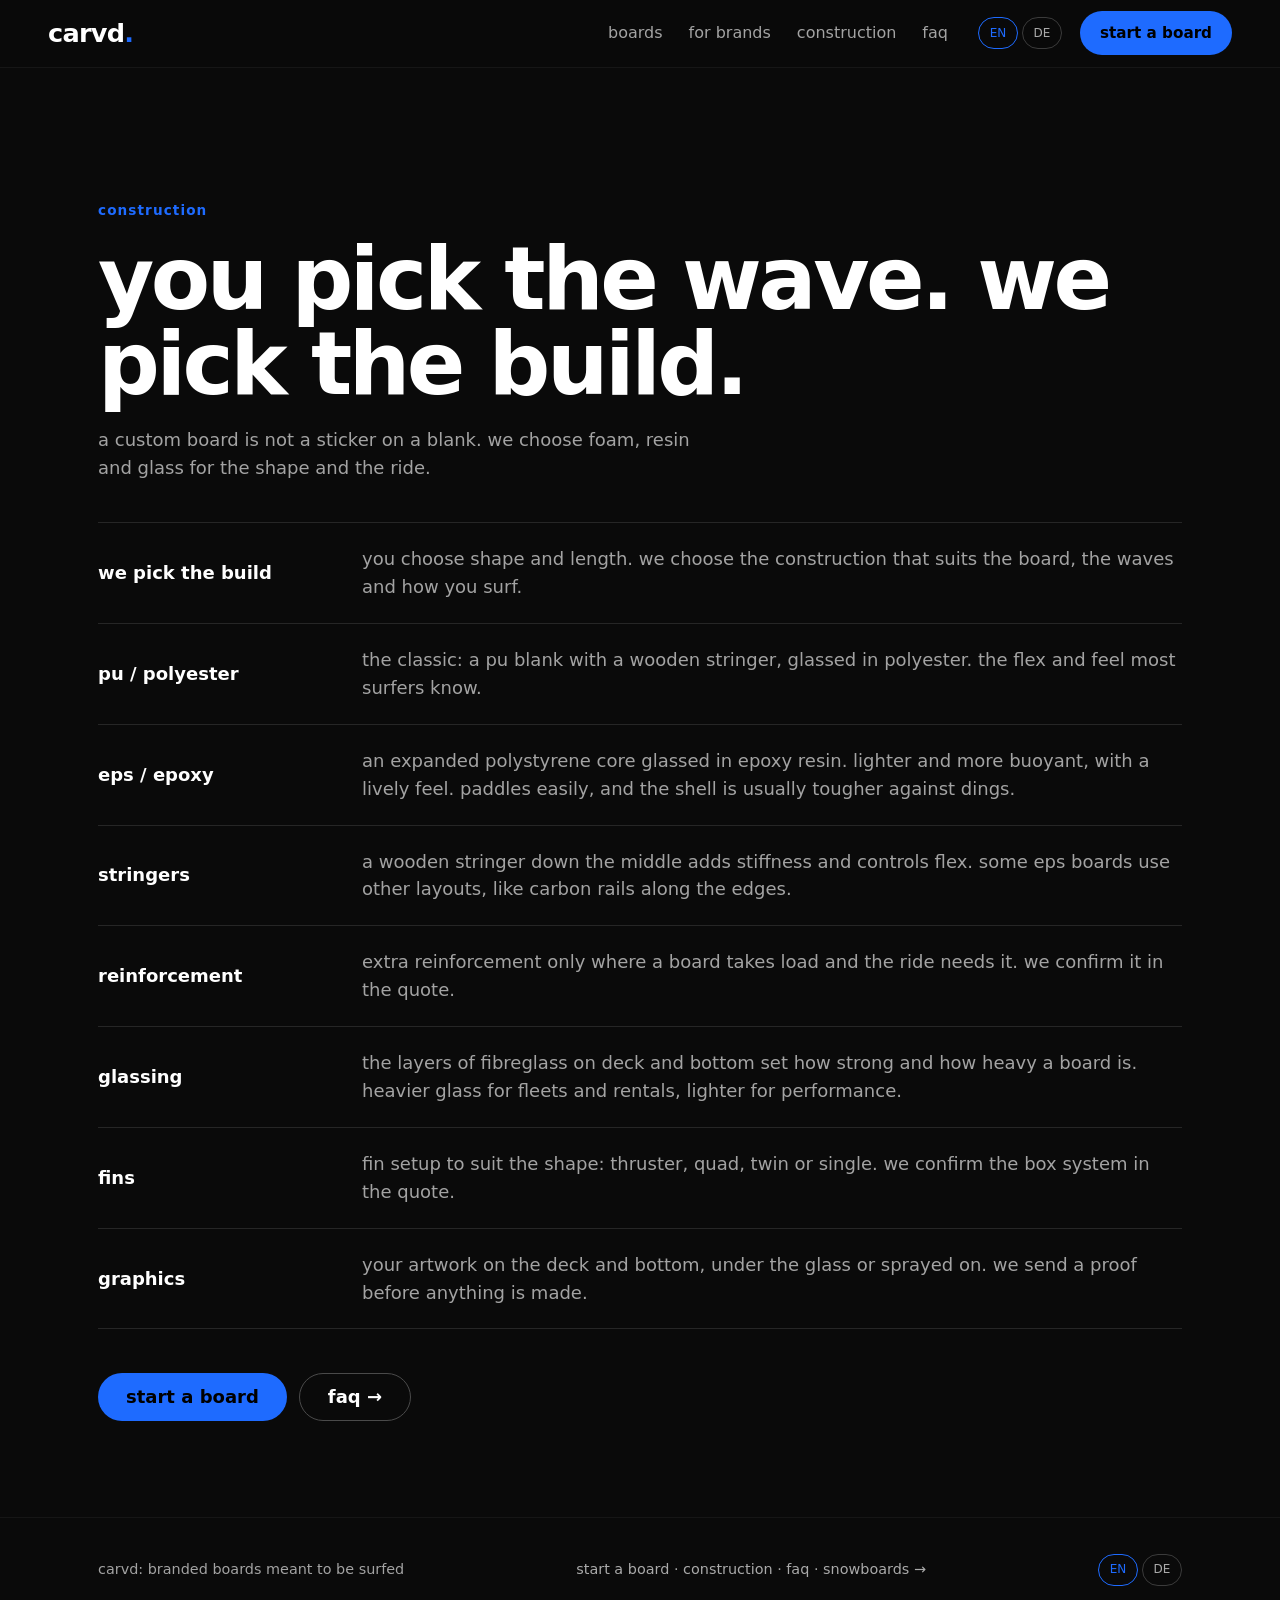
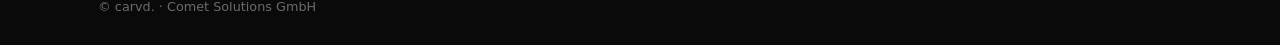
==== commit 708599fa: "spec fixes: fin box wording, reinforcement claim softened, pu line softened (en+de)" ====
--- a/construction/index.html
+++ b/construction/index.html
@@ -36,12 +36,12 @@
 <div class="page-head"><p class="eyebrow" data-i18n="con_k">construction</p><h1 data-i18n="con_h1">you pick the wave. we pick the build.</h1><p class="mute" data-i18n="con_lede">a custom board is not a sticker on a blank. we choose foam, resin and glass for the shape and the ride.</p></div>
 <div class="list">
 <div class="row"><b data-i18n="c_pick_h">we pick the build</b><span data-i18n="c_pick_p">you choose shape and length. we choose the construction that suits the board, the waves and how you surf.</span></div>
-<div class="row"><b data-i18n="c_pu_h">pu / polyester</b><span data-i18n="c_pu_p">the classic: a polyurethane foam blank with a wooden stringer, glassed in polyester resin. a familiar flex and feel that many surfers know. heavier and quicker to ding than epoxy.</span></div>
+<div class="row"><b data-i18n="c_pu_h">pu / polyester</b><span data-i18n="c_pu_p">the classic: a pu blank with a wooden stringer, glassed in polyester. the flex and feel most surfers know.</span></div>
 <div class="row"><b data-i18n="c_eps_h">eps / epoxy</b><span data-i18n="c_eps_p">an expanded polystyrene core glassed in epoxy resin. lighter and more buoyant, with a lively feel. paddles easily, and the shell is usually tougher against dings.</span></div>
 <div class="row"><b data-i18n="c_str_h">stringers</b><span data-i18n="c_str_p">a wooden stringer down the middle adds stiffness and controls flex. some eps boards use other layouts, like carbon rails along the edges.</span></div>
-<div class="row"><b data-i18n="c_carb_h">carbon</b><span data-i18n="c_carb_p">carbon strips, patches or tape add stiffness and strength where a board takes load. used where the ride asks for it, not as decoration.</span></div>
+<div class="row"><b data-i18n="c_carb_h">reinforcement</b><span data-i18n="c_carb_p">extra reinforcement only where a board takes load and the ride needs it. we confirm it in the quote.</span></div>
 <div class="row"><b data-i18n="c_glass_h">glassing</b><span data-i18n="c_glass_p">the layers of fibreglass on deck and bottom set how strong and how heavy a board is. heavier glass for fleets and rentals, lighter for performance.</span></div>
-<div class="row"><b data-i18n="c_fins_h">fins</b><span data-i18n="c_fins_p">fin boxes for common systems, set up for the shape: thruster, quad, twin or single.</span></div>
+<div class="row"><b data-i18n="c_fins_h">fins</b><span data-i18n="c_fins_p">fin setup to suit the shape: thruster, quad, twin or single. we confirm the box system in the quote.</span></div>
 <div class="row"><b data-i18n="c_art_h">graphics</b><span data-i18n="c_art_p">your artwork on the deck and bottom, under the glass or sprayed on. we send a proof before anything is made.</span></div>
 </div>
 <div class="btns pagebtns"><a class="pill solid" href="/start.html" data-i18n="nav_start">start a board</a><a class="pill ghost" href="/faq.html" data-i18n="faq_more">faq →</a></div>
--- a/css/carvd.css
+++ b/css/carvd.css
@@ -432,14 +432,14 @@
 .oa section:has(>.glow-soft){position:relative;overflow:clip}
 .oa section:has(>.glow-soft)>.wrap{position:relative;z-index:1}
 .oa .glow-soft{position:absolute;width:0;height:0;pointer-events:none;z-index:0}
-.oa .glow-soft::before{width:520px;height:520px;left:-260px;top:-260px;background:radial-gradient(circle,color-mix(in srgb,var(--carvd-primary) 16%,transparent),transparent 68%);filter:blur(30px)}
+.oa .glow-soft::before{width:520px;height:520px;left:-260px;top:-260px;background:radial-gradient(circle,color-mix(in srgb,var(--carvd-primary) 14%,transparent),transparent 68%);filter:blur(30px)}
 @media(max-width:860px){.oa .glow-soft::before{width:340px;height:340px;left:-170px;top:-170px}}
 @media(max-width:860px){.oa .board-stage{overflow:visible}.oa .board{clip-path:inset(50px 0)}.oa .board-stage::before{inset:-60% -5%;filter:blur(36px)}}
 .oa .ahero{isolation:isolate}.oa .board-stage::before{z-index:-1}
 /* surf overrides */
 .oa .board{background:none;transform:none;filter:drop-shadow(0 0 1px rgba(30,107,255,.35))}
 @media(max-width:860px){.oa .board{transform:rotate(78deg)}}
-.oa .board-stage::before{background:radial-gradient(closest-side,color-mix(in srgb,var(--carvd-primary) 38%,transparent),transparent)}
+.oa .board-stage::before{background:radial-gradient(closest-side,color-mix(in srgb,var(--carvd-primary) 33%,transparent),transparent)}
 .start-row{display:grid;grid-template-columns:1fr 1fr;gap:12px}
 @media(max-width:600px){.start-row{grid-template-columns:1fr}}
 @media(max-width:860px){.oa .board{clip-path:none;height:260px}.oa .board-stage{height:150px}}
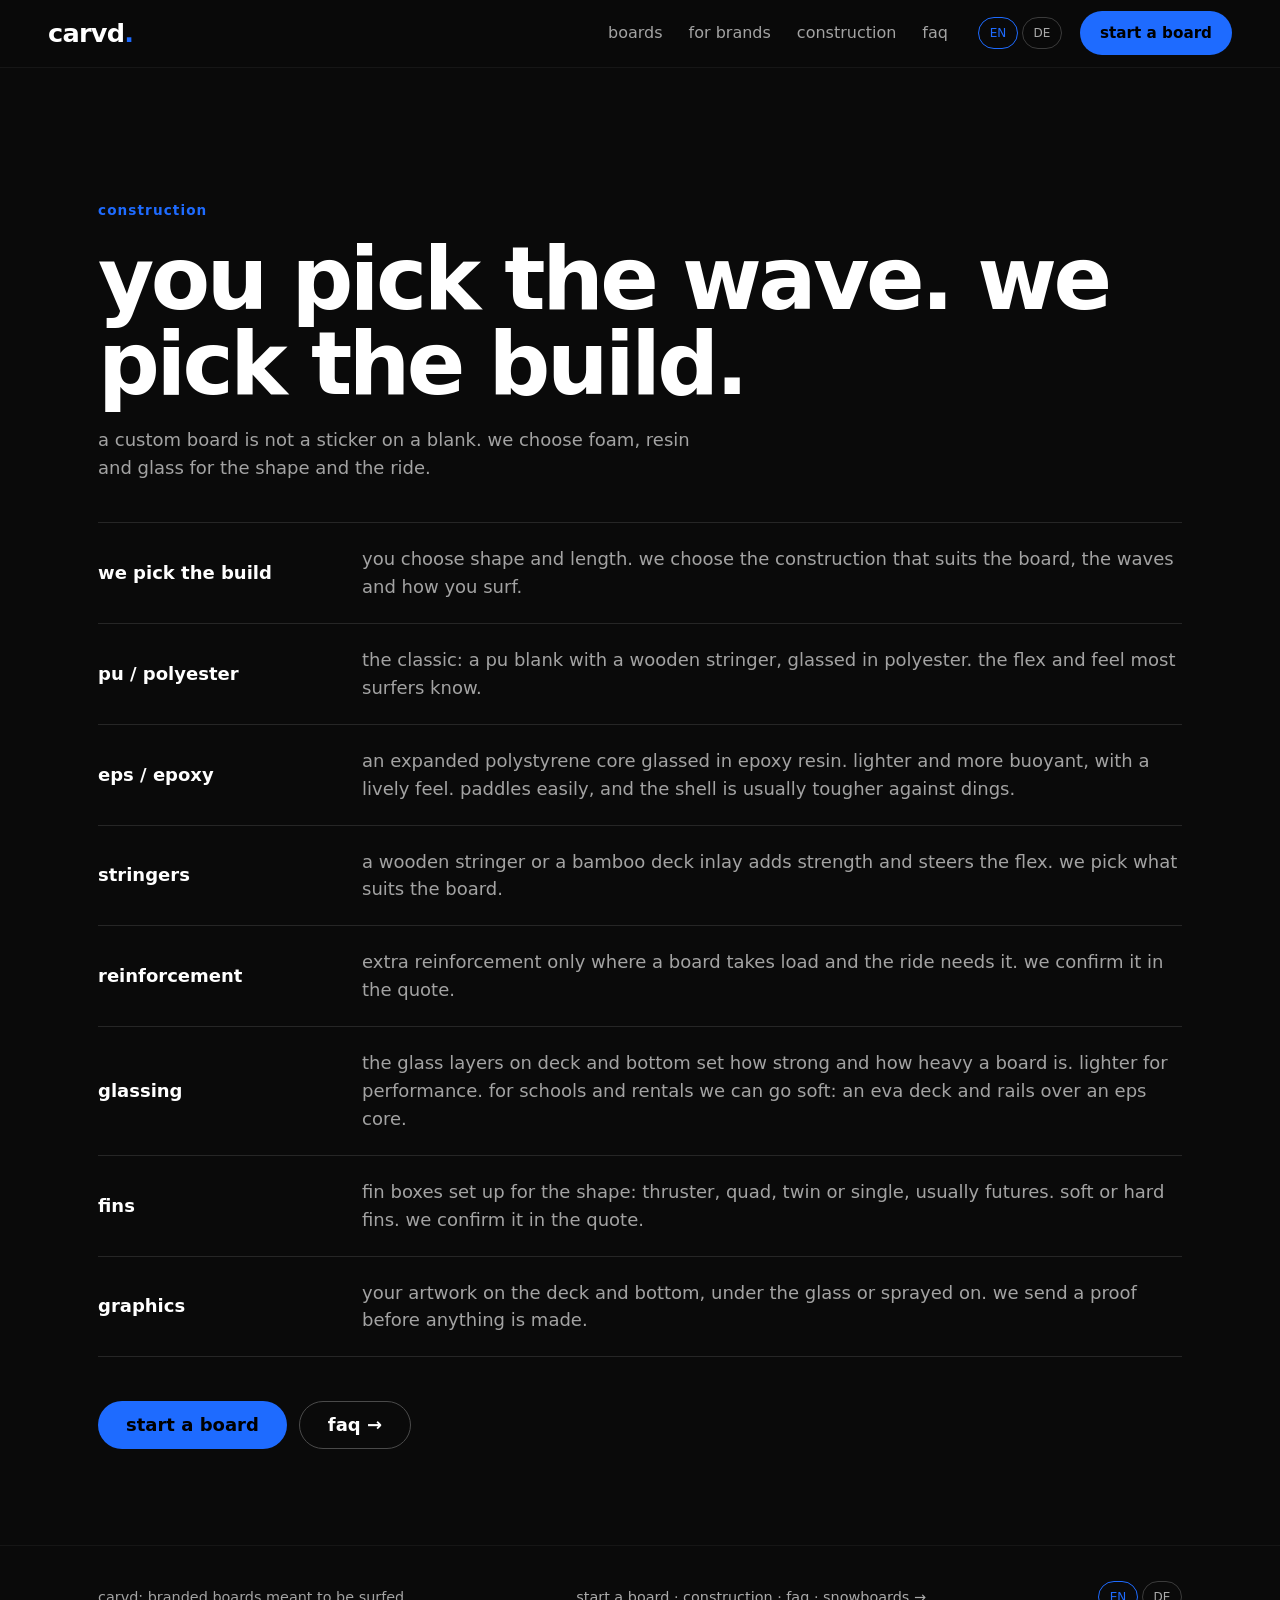
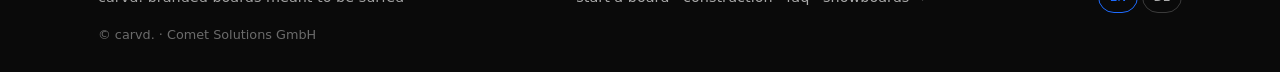
==== commit fff84915: "spec fixes 2: stringer/bamboo inlay, soft eva option, futures fin boxes (en+de)" ====
--- a/construction/index.html
+++ b/construction/index.html
@@ -38,10 +38,10 @@
 <div class="row"><b data-i18n="c_pick_h">we pick the build</b><span data-i18n="c_pick_p">you choose shape and length. we choose the construction that suits the board, the waves and how you surf.</span></div>
 <div class="row"><b data-i18n="c_pu_h">pu / polyester</b><span data-i18n="c_pu_p">the classic: a pu blank with a wooden stringer, glassed in polyester. the flex and feel most surfers know.</span></div>
 <div class="row"><b data-i18n="c_eps_h">eps / epoxy</b><span data-i18n="c_eps_p">an expanded polystyrene core glassed in epoxy resin. lighter and more buoyant, with a lively feel. paddles easily, and the shell is usually tougher against dings.</span></div>
-<div class="row"><b data-i18n="c_str_h">stringers</b><span data-i18n="c_str_p">a wooden stringer down the middle adds stiffness and controls flex. some eps boards use other layouts, like carbon rails along the edges.</span></div>
+<div class="row"><b data-i18n="c_str_h">stringers</b><span data-i18n="c_str_p">a wooden stringer or a bamboo deck inlay adds strength and steers the flex. we pick what suits the board.</span></div>
 <div class="row"><b data-i18n="c_carb_h">reinforcement</b><span data-i18n="c_carb_p">extra reinforcement only where a board takes load and the ride needs it. we confirm it in the quote.</span></div>
-<div class="row"><b data-i18n="c_glass_h">glassing</b><span data-i18n="c_glass_p">the layers of fibreglass on deck and bottom set how strong and how heavy a board is. heavier glass for fleets and rentals, lighter for performance.</span></div>
-<div class="row"><b data-i18n="c_fins_h">fins</b><span data-i18n="c_fins_p">fin setup to suit the shape: thruster, quad, twin or single. we confirm the box system in the quote.</span></div>
+<div class="row"><b data-i18n="c_glass_h">glassing</b><span data-i18n="c_glass_p">the glass layers on deck and bottom set how strong and how heavy a board is. lighter for performance. for schools and rentals we can go soft: an eva deck and rails over an eps core.</span></div>
+<div class="row"><b data-i18n="c_fins_h">fins</b><span data-i18n="c_fins_p">fin boxes set up for the shape: thruster, quad, twin or single, usually futures. soft or hard fins. we confirm it in the quote.</span></div>
 <div class="row"><b data-i18n="c_art_h">graphics</b><span data-i18n="c_art_p">your artwork on the deck and bottom, under the glass or sprayed on. we send a proof before anything is made.</span></div>
 </div>
 <div class="btns pagebtns"><a class="pill solid" href="/start.html" data-i18n="nav_start">start a board</a><a class="pill ghost" href="/faq.html" data-i18n="faq_more">faq →</a></div>
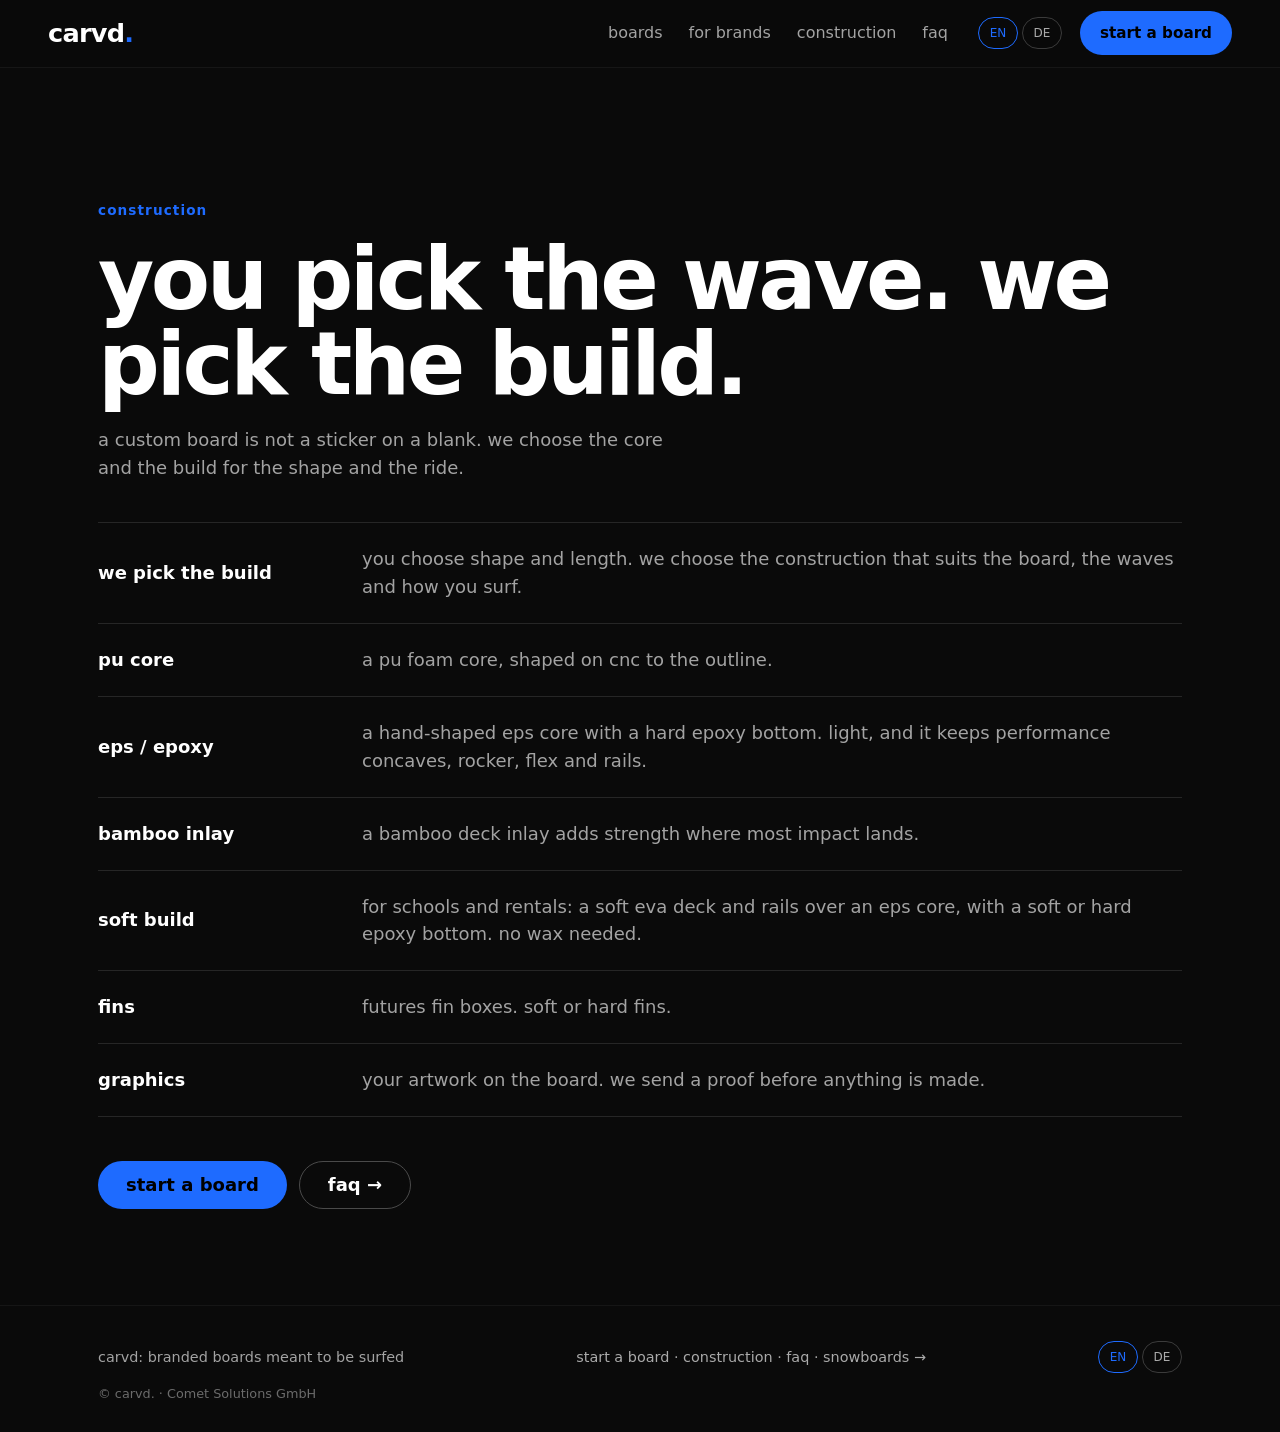
==== commit bf9e8ea0: "verified-only specs (1/2): construction + de strings" ====
--- a/construction/index.html
+++ b/construction/index.html
@@ -33,16 +33,15 @@
 </div>
 <main id="main">
 <div class="wrap">
-<div class="page-head"><p class="eyebrow" data-i18n="con_k">construction</p><h1 data-i18n="con_h1">you pick the wave. we pick the build.</h1><p class="mute" data-i18n="con_lede">a custom board is not a sticker on a blank. we choose foam, resin and glass for the shape and the ride.</p></div>
+<div class="page-head"><p class="eyebrow" data-i18n="con_k">construction</p><h1 data-i18n="con_h1">you pick the wave. we pick the build.</h1><p class="mute" data-i18n="con_lede">a custom board is not a sticker on a blank. we choose the core and the build for the shape and the ride.</p></div>
 <div class="list">
 <div class="row"><b data-i18n="c_pick_h">we pick the build</b><span data-i18n="c_pick_p">you choose shape and length. we choose the construction that suits the board, the waves and how you surf.</span></div>
-<div class="row"><b data-i18n="c_pu_h">pu / polyester</b><span data-i18n="c_pu_p">the classic: a pu blank with a wooden stringer, glassed in polyester. the flex and feel most surfers know.</span></div>
-<div class="row"><b data-i18n="c_eps_h">eps / epoxy</b><span data-i18n="c_eps_p">an expanded polystyrene core glassed in epoxy resin. lighter and more buoyant, with a lively feel. paddles easily, and the shell is usually tougher against dings.</span></div>
-<div class="row"><b data-i18n="c_str_h">stringers</b><span data-i18n="c_str_p">a wooden stringer or a bamboo deck inlay adds strength and steers the flex. we pick what suits the board.</span></div>
-<div class="row"><b data-i18n="c_carb_h">reinforcement</b><span data-i18n="c_carb_p">extra reinforcement only where a board takes load and the ride needs it. we confirm it in the quote.</span></div>
-<div class="row"><b data-i18n="c_glass_h">glassing</b><span data-i18n="c_glass_p">the glass layers on deck and bottom set how strong and how heavy a board is. lighter for performance. for schools and rentals we can go soft: an eva deck and rails over an eps core.</span></div>
-<div class="row"><b data-i18n="c_fins_h">fins</b><span data-i18n="c_fins_p">fin boxes set up for the shape: thruster, quad, twin or single, usually futures. soft or hard fins. we confirm it in the quote.</span></div>
-<div class="row"><b data-i18n="c_art_h">graphics</b><span data-i18n="c_art_p">your artwork on the deck and bottom, under the glass or sprayed on. we send a proof before anything is made.</span></div>
+<div class="row"><b data-i18n="c_pu_h">pu core</b><span data-i18n="c_pu_p">a pu foam core, shaped on cnc to the outline.</span></div>
+<div class="row"><b data-i18n="c_eps_h">eps / epoxy</b><span data-i18n="c_eps_p">a hand-shaped eps core with a hard epoxy bottom. light, and it keeps performance concaves, rocker, flex and rails.</span></div>
+<div class="row"><b data-i18n="c_str_h">bamboo inlay</b><span data-i18n="c_str_p">a bamboo deck inlay adds strength where most impact lands.</span></div>
+<div class="row"><b data-i18n="c_glass_h">soft build</b><span data-i18n="c_glass_p">for schools and rentals: a soft eva deck and rails over an eps core, with a soft or hard epoxy bottom. no wax needed.</span></div>
+<div class="row"><b data-i18n="c_fins_h">fins</b><span data-i18n="c_fins_p">futures fin boxes. soft or hard fins.</span></div>
+<div class="row"><b data-i18n="c_art_h">graphics</b><span data-i18n="c_art_p">your artwork on the board. we send a proof before anything is made.</span></div>
 </div>
 <div class="btns pagebtns"><a class="pill solid" href="/start.html" data-i18n="nav_start">start a board</a><a class="pill ghost" href="/faq.html" data-i18n="faq_more">faq →</a></div>
 </div>
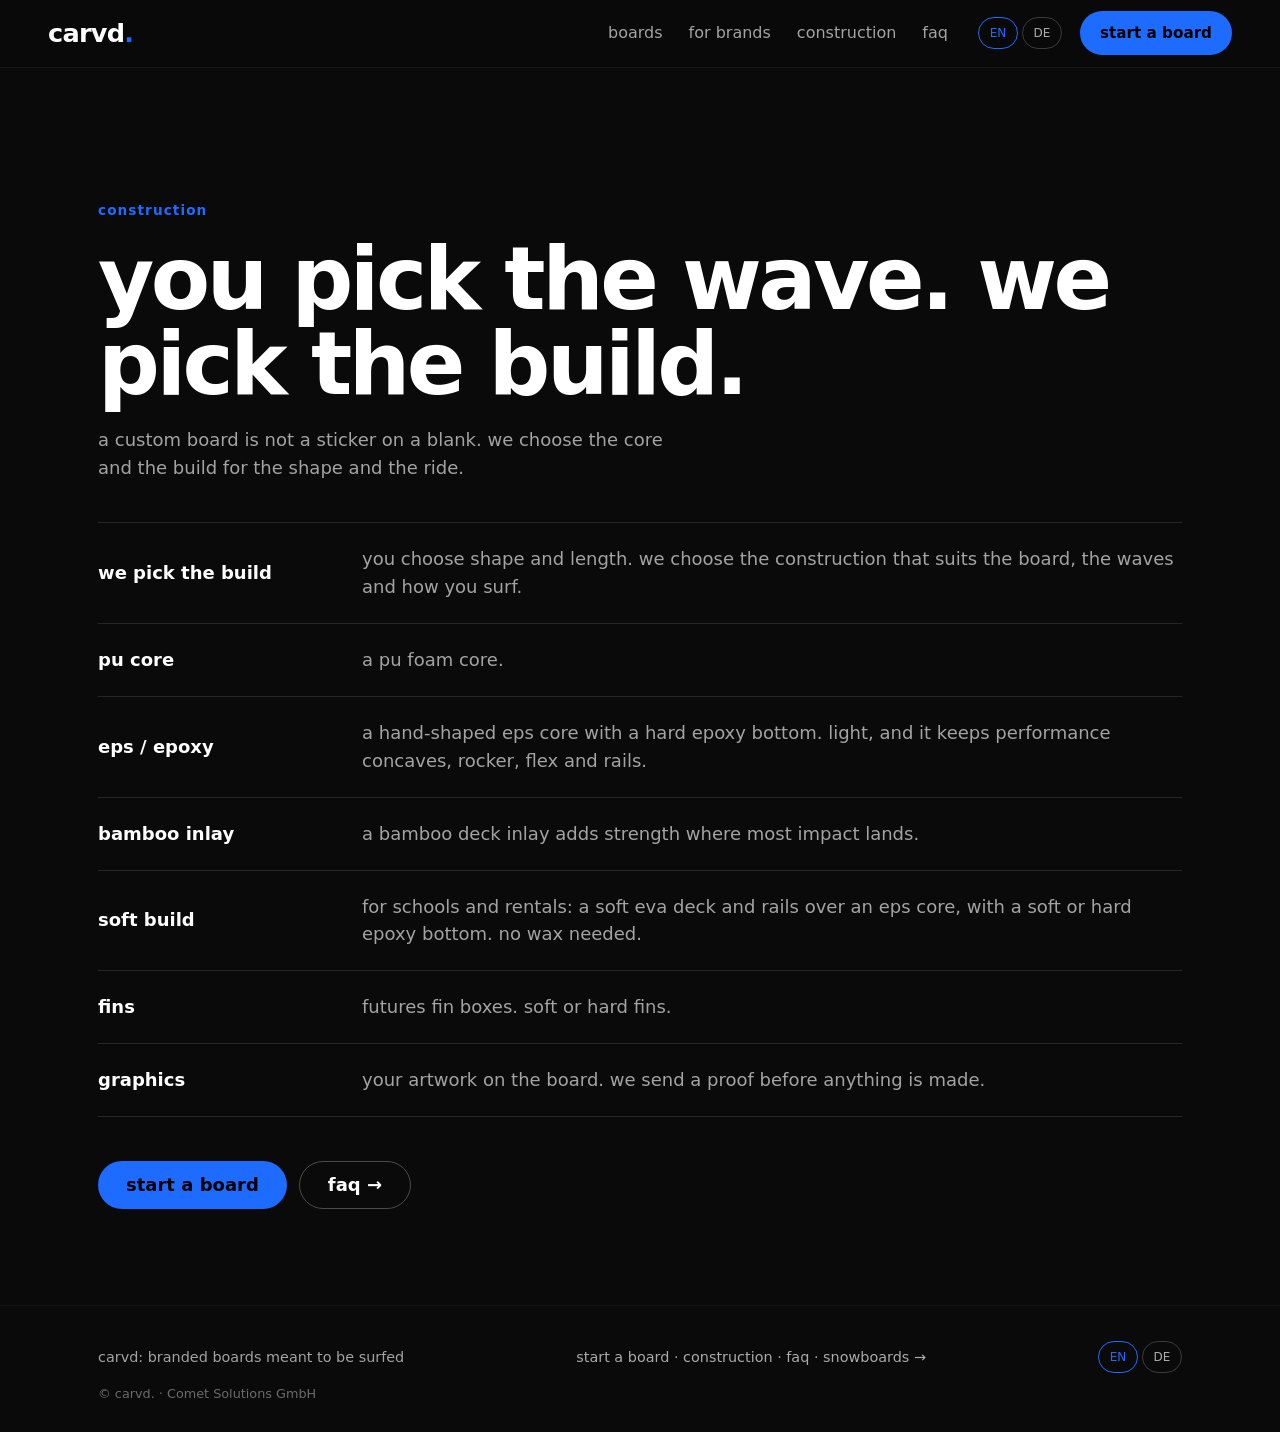
==== commit 2514e940: "pu card verified-only; polish de eps line" ====
--- a/construction/index.html
+++ b/construction/index.html
@@ -36,7 +36,7 @@
 <div class="page-head"><p class="eyebrow" data-i18n="con_k">construction</p><h1 data-i18n="con_h1">you pick the wave. we pick the build.</h1><p class="mute" data-i18n="con_lede">a custom board is not a sticker on a blank. we choose the core and the build for the shape and the ride.</p></div>
 <div class="list">
 <div class="row"><b data-i18n="c_pick_h">we pick the build</b><span data-i18n="c_pick_p">you choose shape and length. we choose the construction that suits the board, the waves and how you surf.</span></div>
-<div class="row"><b data-i18n="c_pu_h">pu core</b><span data-i18n="c_pu_p">a pu foam core, shaped on cnc to the outline.</span></div>
+<div class="row"><b data-i18n="c_pu_h">pu core</b><span data-i18n="c_pu_p">a pu foam core.</span></div>
 <div class="row"><b data-i18n="c_eps_h">eps / epoxy</b><span data-i18n="c_eps_p">a hand-shaped eps core with a hard epoxy bottom. light, and it keeps performance concaves, rocker, flex and rails.</span></div>
 <div class="row"><b data-i18n="c_str_h">bamboo inlay</b><span data-i18n="c_str_p">a bamboo deck inlay adds strength where most impact lands.</span></div>
 <div class="row"><b data-i18n="c_glass_h">soft build</b><span data-i18n="c_glass_p">for schools and rentals: a soft eva deck and rails over an eps core, with a soft or hard epoxy bottom. no wax needed.</span></div>
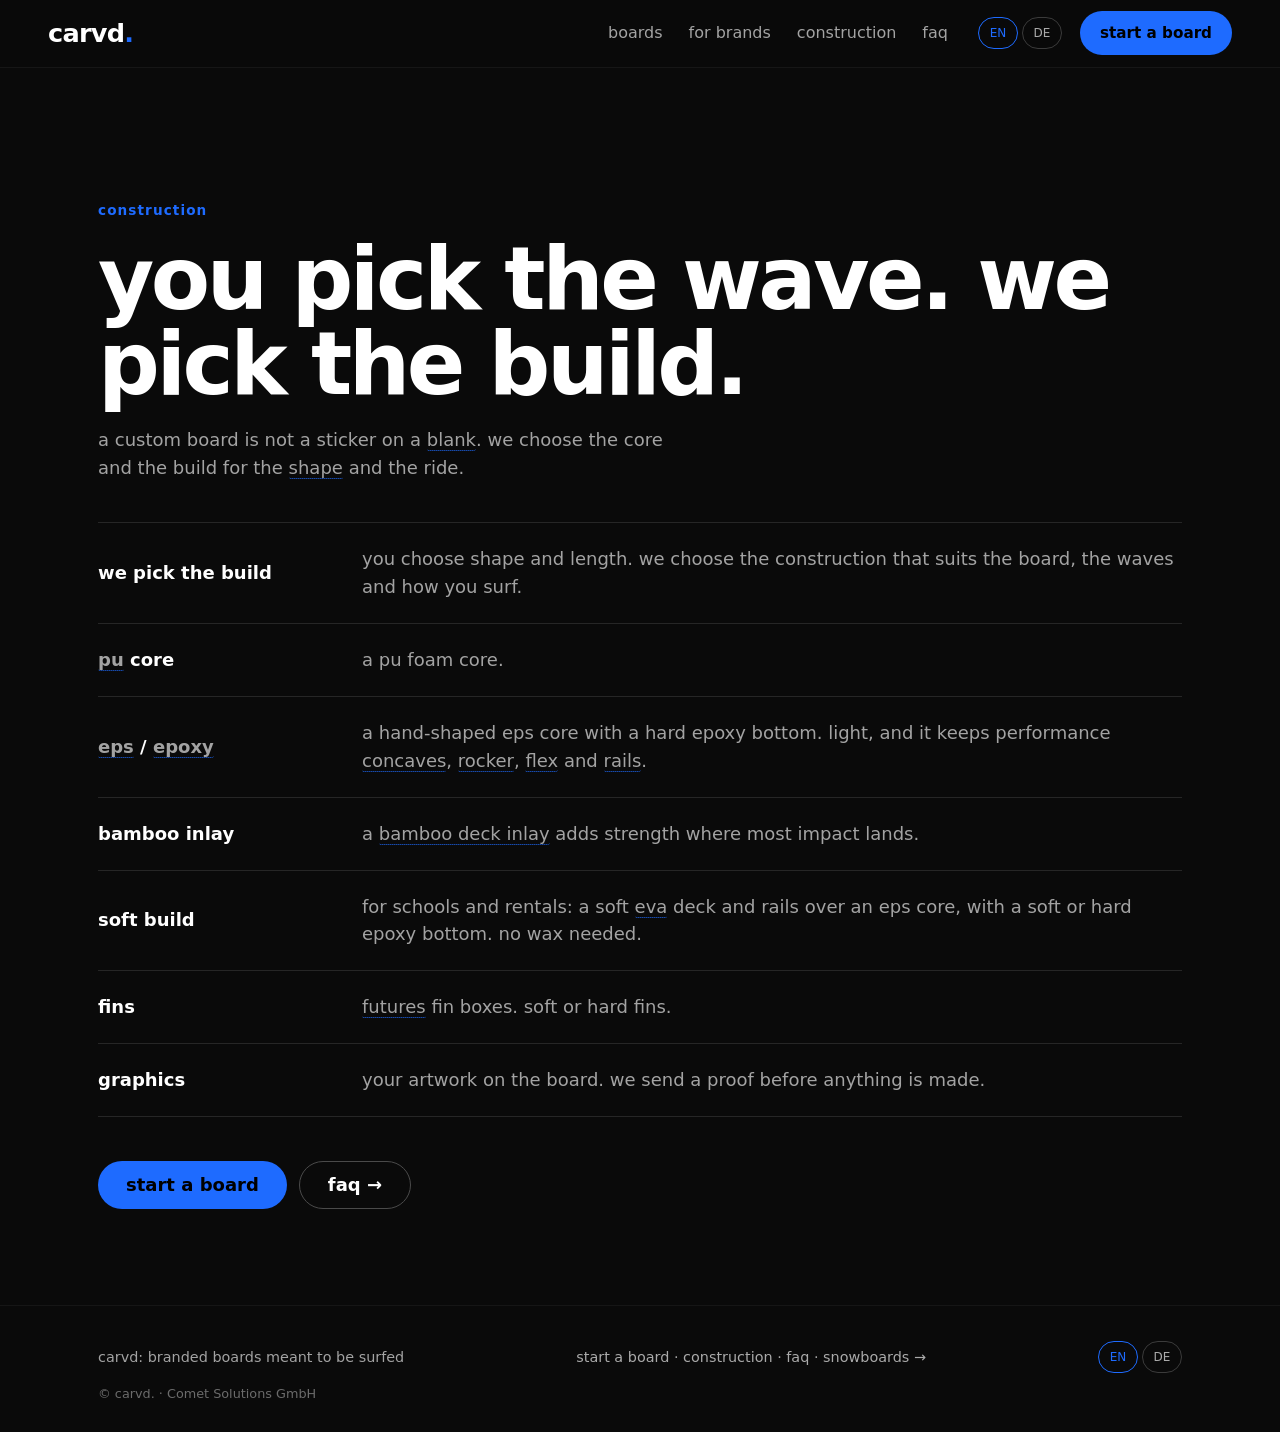
==== commit 05256c1f: "favicon: c. mark with blue period (svg + 32 + apple-touch)" ====
--- a/construction/index.html
+++ b/construction/index.html
@@ -2,8 +2,7 @@
 <meta charset="utf-8"><meta name="viewport" content="width=device-width,initial-scale=1">
 <meta name="robots" content="noindex,nofollow">
 <title>construction — carvd. surf</title><meta name="description" content="how carvd surfboards are built.">
-<meta name="theme-color" content="#0a0a0a"><link rel="icon" href="/mark.svg" type="image/svg+xml">
-<link rel="stylesheet" href="/css/carvd.css">
+<meta name="theme-color" content="#0a0a0a"><link rel="icon" href="/mark.svg" type="image/svg+xml"><link rel="icon" type="image/png" sizes="32x32" href="/favicon-32.png"><link rel="apple-touch-icon" sizes="180x180" href="/apple-touch-icon.png"><link rel="stylesheet" href="/css/carvd.css">
 </head><body class="oa oa-home">
 <a href="#main" class="skip" data-i18n="skip">skip to content</a>
 <header class="hdr">
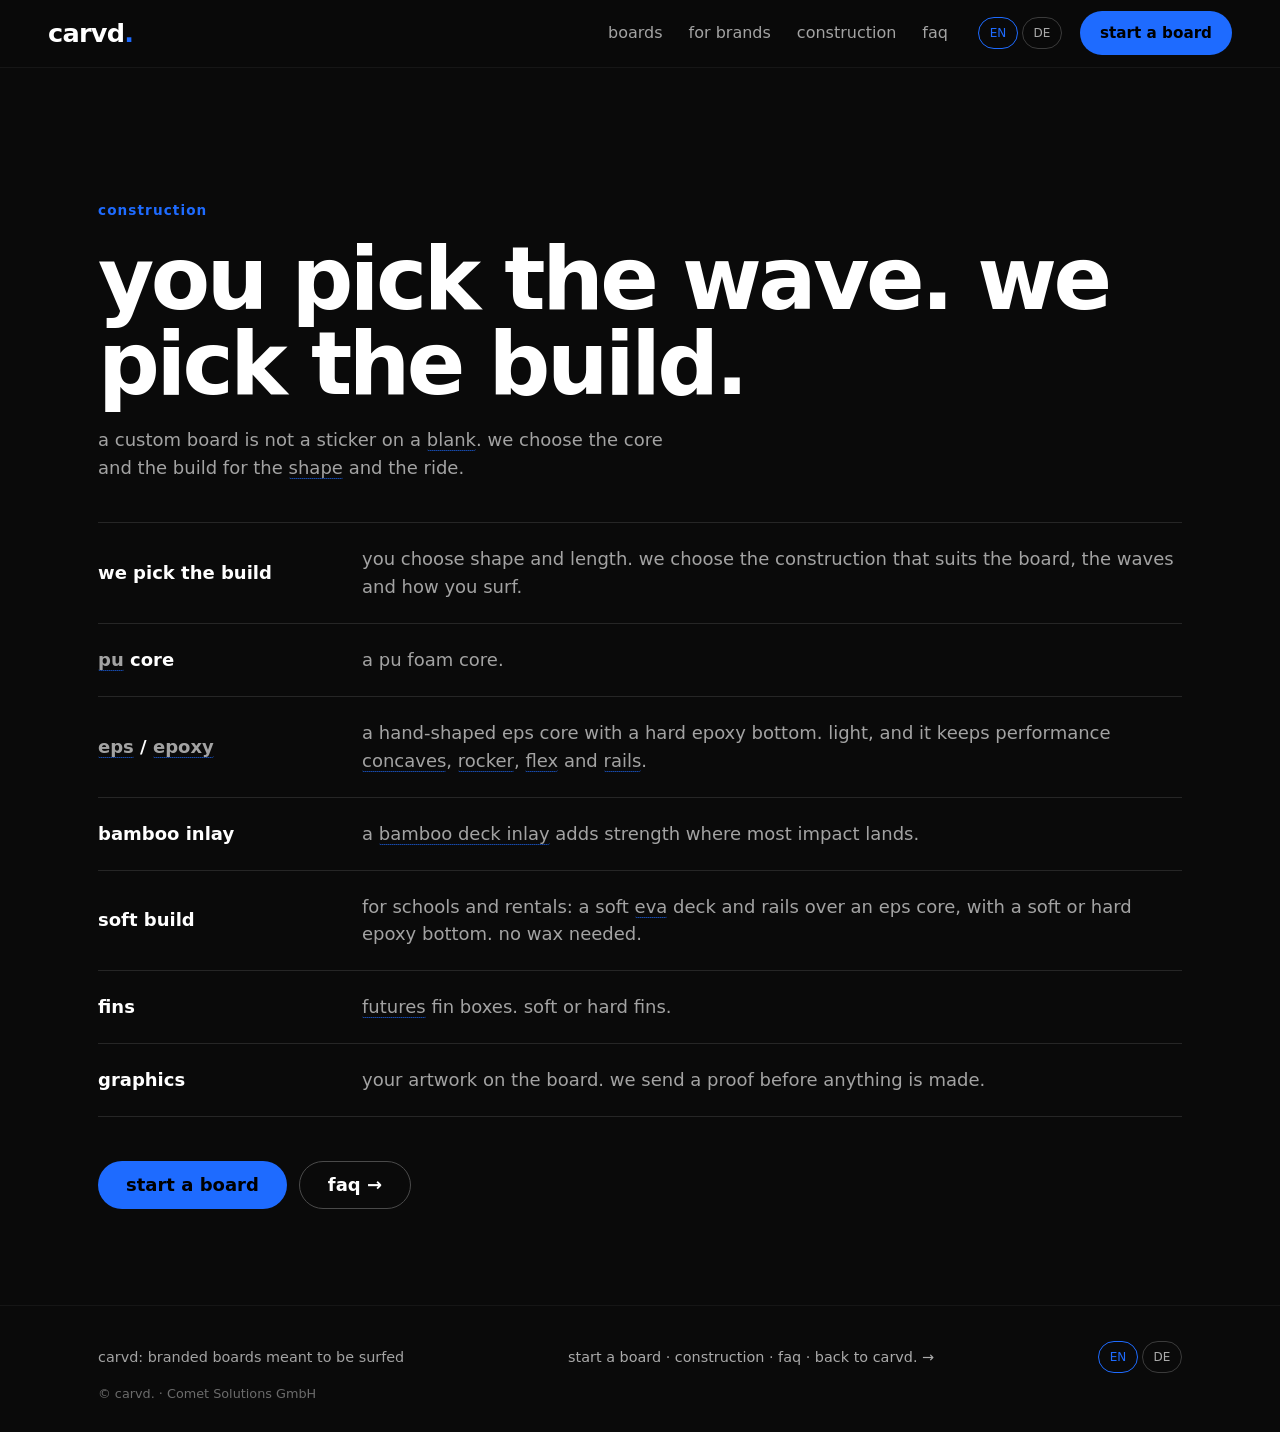
==== commit 0a9a558f: "picker live: logo/back-to-carvd link to carvdboards.com" ====
--- a/construction/index.html
+++ b/construction/index.html
@@ -6,7 +6,7 @@
 </head><body class="oa oa-home">
 <a href="#main" class="skip" data-i18n="skip">skip to content</a>
 <header class="hdr">
-  <a href="/" class="logo" aria-label="carvd. home">carvd<span>.</span></a>
+  <a href="https://www.carvdboards.com/" class="logo" aria-label="carvd. home">carvd<span>.</span></a>
   <div class="hdr-r">
     <nav class="desk" aria-label="primary">
       <a href="/#surf" data-i18n="nav_boards">boards</a>
@@ -48,7 +48,7 @@
 <footer class="afoot">
   <div class="wrap">
     <span class="catch" data-i18n="catch">carvd: branded boards meant to be surfed</span>
-    <span class="flinks"><a href="/start.html" data-i18n="nav_start">start a board</a> · <a href="/construction.html" data-i18n="nav_construct">construction</a> · <a href="/faq.html" data-i18n="nav_faq">faq</a> · <a href="https://www.carvdboards.com/" data-i18n="snow_link">snowboards →</a></span>
+    <span class="flinks"><a href="/start.html" data-i18n="nav_start">start a board</a> · <a href="/construction.html" data-i18n="nav_construct">construction</a> · <a href="/faq.html" data-i18n="nav_faq">faq</a> · <a href="https://www.carvdboards.com/" data-i18n="snow_link">back to carvd. →</a></span>
     <div class="lang foot-lang" role="group" aria-label="language"><button type="button" data-lang="en" aria-pressed="true">EN</button><button type="button" data-lang="de" aria-pressed="false">DE</button></div>
   </div>
   <div class="wrap legal">© carvd. · Comet Solutions GmbH</div>
